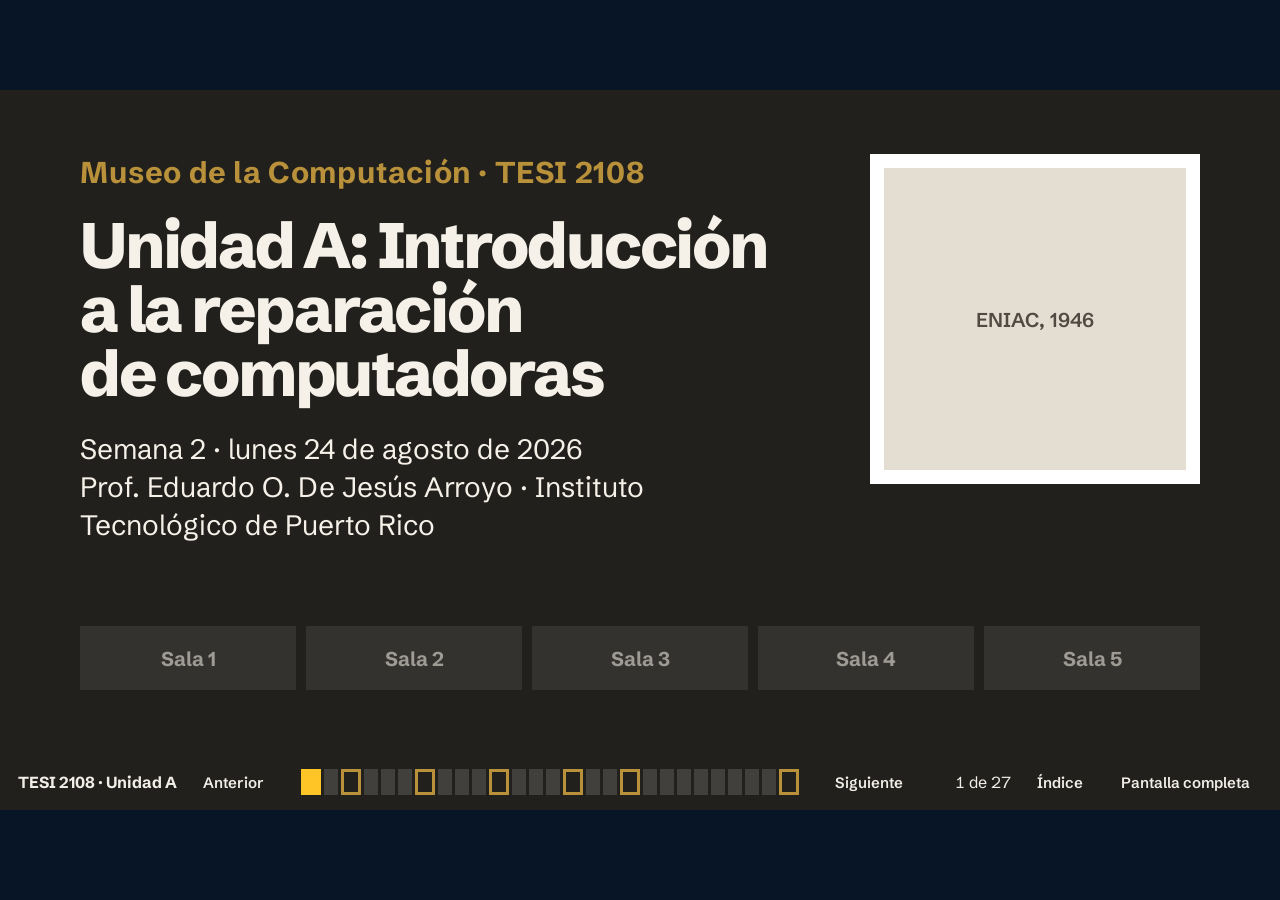
==== unidadA.html @ c3e04838 "Unidad A interactiva (museo de la computación), portada del curso y motor común Co-Authored-By: Clau" ====
<!doctype html>
<html lang="es">
<head>
<meta charset="utf-8">
<meta name="viewport" content="width=device-width,initial-scale=1">
<title>Unidad A: Introducción · TESI 2108</title>
<meta name="description" content="TESI 2108 Reparación de Computadoras. Unidad A: introducción a la reparación de computadoras, recorrida como un museo de la computación.">
<link rel="preload" href="assets/fonts/schibsted-grotesk-latin-800-normal.woff2" as="font" type="font/woff2" crossorigin>
<link rel="stylesheet" href="assets/deck.css">
<style>
/* Tema de la Unidad A: el Museo de la Computación. Paredes de galería, fichas de exhibición y salas. */
:root{--ground:#F1EEE7;--tone:#E4DED2;--tone2:#D5CCBA;--ink:#1D1C1A;--soft:#4F4A42;--accent:#0E2A47;--accent-ink:#fff;--field:#22201D;--field-ink:#F5F1E8;--hi:#FFC425;--brass:#B8913A}
#bar{background:#22201D}
#map button.ch{background:transparent;box-shadow:inset 0 0 0 3px var(--brass)}
#map button.ch.seen{background:var(--brass)}
#map button.cur,#map button.ch.cur{background:var(--hi);box-shadow:none}

/* salas (capítulos) */
.sala{position:absolute;inset:0;padding:64px 80px;display:flex;flex-direction:column}
.sala .no{font-size:30px;font-weight:700;color:var(--brass);letter-spacing:.02em}
.sala .ch-title{font-size:92px;line-height:.98;letter-spacing:-.035em;font-weight:800;max-width:860px;margin-top:18px}
.sala .what{font-size:28px;line-height:1.35;max-width:760px;margin-top:26px;opacity:.85}
.sala .plano{margin-top:auto;display:flex;gap:10px}
.sala .plano span{flex:1;height:64px;background:rgba(255,255,255,.08);display:flex;align-items:center;justify-content:center;font-size:20px;font-weight:700;color:rgba(245,241,232,.55)}
.sala .plano span.on{background:var(--brass);color:#1D1C1A}
.sala .obra{position:absolute;right:80px;top:64px;width:330px;height:330px;background:#fff;padding:14px}
.sala .obra img{width:100%;height:100%;object-fit:cover;display:block}
.sala.has-obra .ch-title{max-width:720px;font-size:80px}
.sala.has-obra .what{max-width:700px}

/* fichas de exhibición */
.ficha{background:#fff;padding:22px 26px}
.ficha .yr{font-size:20px;font-weight:700;color:var(--brass)}
.ficha h3{margin-top:4px}
.ficha p{font-size:21px;line-height:1.4;margin-top:8px;color:var(--soft)}
.grid4{display:grid;grid-template-columns:1fr 1fr;gap:20px}
.grid3{display:grid;grid-template-columns:repeat(3,1fr);gap:20px}

/* fotos */
figure.foto{margin:0;background:#fff;padding:12px;display:flex;flex-direction:column}
figure.foto .ph{flex:1;min-height:0;position:relative;background:var(--tone);overflow:hidden}
figure.foto img{position:absolute;inset:0;width:100%;height:100%;object-fit:cover}
figure.foto.contain img{object-fit:contain;background:#fff}
figure.foto figcaption{font-size:15px;line-height:1.3;margin-top:8px;color:var(--soft)}
figure.foto figcaption a{color:var(--soft)}
figure.foto .ph .alt{position:absolute;inset:0;display:none;align-items:center;justify-content:center;text-align:center;padding:16px;font-size:20px;font-weight:600;color:var(--soft)}
figure.foto.nofoto .ph .alt{display:flex}

/* línea de tiempo */
.tl{display:flex;gap:8px;margin-top:22px}
.tl button{flex:1;padding:14px 8px;font-size:22px;font-weight:800;background:var(--tone)}
.tl button[aria-pressed=true]{background:var(--ink);color:var(--ground)}
.tl-view{display:grid;grid-template-columns:420px 1fr;gap:32px;margin-top:22px;height:352px}
.tl-view .ficha{display:flex;flex-direction:column;justify-content:center}
.tl-view .ficha .big{font-size:76px;font-weight:800;letter-spacing:-.03em;line-height:1}
.tl-view .ficha h3{font-size:34px;margin-top:10px}
.tl-view .ficha p{font-size:23px}

/* Moore */
.moore{display:grid;grid-template-columns:1fr 340px;gap:32px;margin-top:22px}
.mchart{position:relative;height:430px;background:#fff;padding:20px 20px 60px 64px}
.mchart .ax{position:absolute;left:8px;font-size:15px;color:var(--soft)}
.mchart .gl{position:absolute;left:64px;right:20px;height:2px;background:var(--tone)}
.mchart .bars{position:absolute;left:64px;right:20px;top:20px;bottom:60px;display:flex;align-items:flex-end;gap:14px}
.mchart .b{flex:1;background:var(--accent);position:relative;transition:height .8s var(--ease-expo)}
.mchart .b.you{background:var(--brass)}
.mchart .b span{position:absolute;top:100%;margin-top:6px;left:50%;transform:translateX(-50%);font-size:15px;line-height:1.15;text-align:center;white-space:nowrap;color:var(--soft)}
.stat{background:var(--field);color:var(--field-ink);padding:22px 26px}
.stat .v{font-size:52px;font-weight:800;letter-spacing:-.03em;line-height:1.05;color:var(--hi)}
.stat .l{font-size:20px;margin-top:6px}

/* clasificadores */
.chips{display:flex;flex-wrap:wrap;gap:12px}
.chip{font:600 22px var(--sans);padding:14px 20px;background:#fff;color:var(--ink)}
.chip.sel{background:var(--ink);color:var(--ground)}
.chip.ok{background:#2E9E6B;color:#fff}
.chip.bad{background:#C0392B;color:#fff}
.bins{display:grid;gap:14px;margin-top:22px}
.bin{background:var(--tone);padding:16px 18px;min-height:150px}
.bin h3{font-size:24px}
.bin .in{display:flex;flex-wrap:wrap;gap:8px;margin-top:10px}
.bin .in span{font-size:18px;font-weight:600;background:#fff;padding:6px 10px}
.bin button{width:100%;margin-top:10px}
.msg{background:#fff;padding:14px 18px;font-size:21px;min-height:56px;margin-top:16px}

/* von Neumann */
.vn{position:relative;height:420px;margin-top:20px}
.vn .blk{position:absolute;background:#fff;padding:14px 18px;font-size:20px;transition:background .35s,color .35s}
.vn .blk b{display:block;font-size:26px}
.vn .blk.lit{background:var(--hi)}
.vn .bus{position:absolute;left:0;right:0;bottom:0;height:64px;background:var(--field);color:var(--field-ink);display:flex;align-items:center;justify-content:center;font-size:21px;font-weight:600}
.vn .pk{position:absolute;width:150px;height:44px;background:var(--brass);color:#1D1C1A;font:700 18px var(--mono);display:flex;align-items:center;justify-content:center;transition:left .7s var(--ease-in-out),top .7s var(--ease-in-out),opacity .3s}

/* bytes */
.calc{display:grid;grid-template-columns:1fr 1fr;gap:28px;margin-top:22px}
.calc .row input{font:700 40px var(--sans);width:180px;padding:10px 14px;border:0;background:#fff}
.calc .out{font-size:24px;line-height:1.5}
.calc .out b{font-size:36px;font-weight:800;letter-spacing:-.02em;display:block}

/* ciclo EPAS */
.epas{display:grid;grid-template-columns:repeat(4,1fr);gap:14px;margin-top:20px}

/* componentes */
.comp{display:grid;grid-template-columns:repeat(3,1fr);grid-template-rows:228px 228px;gap:16px;margin-top:18px}
.comp figure.foto{cursor:pointer;position:relative}
.comp .info{position:absolute;inset:12px 12px 36px 12px;background:#1D1C1A;color:#F5F1E8;padding:16px;font-size:19px;line-height:1.35;display:none}
.comp .info b{display:block;font-size:22px;color:var(--hi);margin-bottom:4px}
.comp figure.open .info{display:block}

/* Ohm */
.ohm{display:grid;grid-template-columns:1fr 1fr;gap:32px;margin-top:22px}
.ohm label{font-size:22px;font-weight:600;display:flex;justify-content:space-between}
.ohm input[type=range]{width:100%;height:36px;accent-color:var(--accent)}
.ohm .res{display:grid;grid-template-columns:1fr 1fr;gap:14px}
.wave{background:#fff;padding:16px}
.wave svg{display:block;width:100%;height:150px}
@media (prefers-reduced-motion:no-preference){.on .wave .ac{animation:slide 2.4s linear infinite}}
@keyframes slide{to{transform:translateX(-120px)}}

/* ejercicio final */
.quiz{margin-top:16px}
.quiz .q{font-size:30px;font-weight:700;line-height:1.2;min-height:76px}
.quiz .ops{display:grid;grid-template-columns:1fr 1fr;gap:12px;margin-top:16px}
.quiz .ops button{text-align:left;font-size:22px;padding:16px 18px;background:#fff}
.quiz .ops button.ok{background:#2E9E6B;color:#fff}
.quiz .ops button.bad{background:#C0392B;color:#fff}
.quiz .why{font-size:21px;margin-top:14px;min-height:62px;background:var(--tone);padding:12px 16px}
.quiz .foot{display:flex;justify-content:space-between;align-items:center;margin-top:14px;font-size:21px;font-weight:600}
.dots{display:flex;gap:6px}.dots i{width:22px;height:10px;background:var(--tone2)}.dots i.ok{background:#2E9E6B}.dots i.bad{background:#C0392B}.dots i.cur{background:var(--ink)}

.tools .ficha{padding:14px 20px}.tools .ficha p{font-size:19px;margin-top:4px}
.discrow{position:absolute;left:72px;right:72px;bottom:40px}
.field-hi .q{font-size:60px;line-height:1.05;letter-spacing:-.03em;font-weight:800;max-width:1100px}
.cred-list{columns:2;column-gap:40px;font-size:17px;line-height:1.45;margin-top:16px;padding-left:22px}
.cred-list a{color:var(--ink)}
</style>
</head>
<body>
<div id="viewport"><div id="stage" data-name="TESI 2108 · Unidad A">

<!-- 1 portada -->
<section class="slide chapter" data-title="Portada">
  <div class="sala has-obra">
    <div class="no" data-a>Museo de la Computación · TESI 2108</div>
    <h1 class="mask" style="margin-top:22px;max-width:740px;font-size:64px;line-height:1"><span>Unidad A: Introducción a la reparación de computadoras</span></h1>
    <p class="what" data-a>Semana 2 · lunes 24 de agosto de 2026<br>Prof. Eduardo O. De Jesús Arroyo · Instituto Tecnológico de Puerto Rico</p>
    <div class="plano" data-a><span>Sala 1</span><span>Sala 2</span><span>Sala 3</span><span>Sala 4</span><span>Sala 5</span></div>
    <figure class="obra foto" data-a style="padding:14px"><div class="ph"><img data-cm="Classic_shot_of_the_ENIAC.jpg" data-w="700" alt="La computadora ENIAC en 1946, ocupando un salón entero"><div class="alt">ENIAC, 1946</div></div></figure>
  </div>
</section>

<!-- 2 recorrido -->
<section class="slide" data-title="El recorrido de hoy">
  <h2 class="mask"><span>El recorrido de hoy: cinco salas</span></h2>
  <p class="lead sub" data-a>Toca una sala para ir directo. Al final de cada una podrás describir, resumir, reconocer y aplicar.</p>
  <div class="grid3 gap" data-a style="grid-template-columns:repeat(5,1fr);gap:14px">
    <button class="ficha" data-goto="sala1" style="text-align:left;height:250px"><span class="yr">Sala 1</span><h3>El curso y la profesión</h3><p>Qué hace un técnico</p></button>
    <button class="ficha" data-goto="sala2" style="text-align:left;height:250px"><span class="yr">Sala 2</span><h3>Historia y evolución</h3><p>De tubos al vacío a multinúcleo</p></button>
    <button class="ficha" data-goto="sala3" style="text-align:left;height:250px"><span class="yr">Sala 3</span><h3>Hardware, software y arquitectura</h3><p>Lo físico y lo lógico</p></button>
    <button class="ficha" data-goto="sala4" style="text-align:left;height:250px"><span class="yr">Sala 4</span><h3>Procesamiento y componentes</h3><p>Entrada a salida</p></button>
    <button class="ficha" data-goto="sala5" style="text-align:left;height:250px"><span class="yr">Sala 5</span><h3>Electricidad y seguridad</h3><p>Trabajar sin dañar nada</p></button>
  </div>
  <p class="small gap" data-a>Al final: un ejercicio corto de seis preguntas para comprobar lo aprendido.</p>
</section>

<!-- SALA 1 -->
<section class="slide chapter" data-title="Sala 1: El curso y la profesión" id="sala1">
  <div class="sala">
    <div class="no" data-a>Sala 1</div>
    <h2 class="ch-title mask"><span>El curso y la profesión</span></h2>
    <p class="what" data-a>Para qué sirve este curso, qué hace un técnico de reparación y cómo la tecnología de la información cambia su trabajo.</p>
    <div class="plano" data-a><span class="on">Sala 1</span><span>Sala 2</span><span>Sala 3</span><span>Sala 4</span><span>Sala 5</span></div>
  </div>
</section>

<section class="slide" data-title="¿Qué hace un técnico?">
  <h2 class="mask"><span>¿Qué hace un técnico de reparación?</span></h2>
  <div class="grid4 gap">
    <div class="ficha" data-a><span class="yr">01</span><h3>Diagnostica</h3><p>Encuentra la causa real de la falla con un método ordenado, no adivinando.</p></div>
    <div class="ficha" data-a><span class="yr">02</span><h3>Repara y ensambla</h3><p>Reemplaza, instala y configura componentes y programas.</p></div>
    <div class="ficha" data-a><span class="yr">03</span><h3>Mantiene</h3><p>Previene fallas con limpieza, actualizaciones y respaldos.</p></div>
    <div class="ficha" data-a><span class="yr">04</span><h3>Documenta y sirve</h3><p>Anota lo que hizo y se lo explica al cliente con claridad.</p></div>
  </div>
  <p class="small sub">El curso también prepara para la certificación CompTIA A+ (Core 1).</p>
</section>

<section class="slide" data-title="La TI hoy">
  <h2 class="mask"><span>La tecnología de la información cambia el taller</span></h2>
  <div class="grid3 gap">
    <div class="ficha" data-a><span class="yr">Nube y trabajo remoto</span><h3>Todo está conectado</h3><p>Archivos y servicios en línea; el técnico da soporte a distancia y la conexión a Internet es crítica.</p></div>
    <div class="ficha" data-a><span class="yr">Ciberseguridad</span><h3>Cada equipo es una puerta</h3><p>Actualizaciones, antivirus y protección de los datos del cliente son parte de cada reparación.</p></div>
    <div class="ficha" data-a><span class="yr">Ambiente y ética</span><h3>Responsabilidad</h3><p>Reciclaje de equipos y baterías, eliminación segura de datos y respeto a la privacidad.</p></div>
  </div>
  <div class="tone gap" data-a style="font-size:24px">En Puerto Rico, después de cada huracán aumenta la demanda de respaldos, baterías UPS y protección contra variaciones de voltaje.</div>
</section>

<section class="slide field-hi" data-title="Conversemos: su experiencia">
  <p class="small" style="color:var(--ink);font-size:24px;font-weight:700">Conversemos</p>
  <p class="q sub">¿Qué equipo ha intentado reparar alguna vez? ¿Qué falló y cómo lo resolvió?</p>
  <div class="discrow"><div class="timer" data-timer="180"></div></div>
</section>

<!-- SALA 2 -->
<section class="slide chapter" data-title="Sala 2: Historia y evolución" id="sala2">
  <div class="sala has-obra">
    <div class="no" data-a>Sala 2</div>
    <h2 class="ch-title mask"><span>Historia y evolución</span></h2>
    <p class="what" data-a>No se trata de memorizar fechas, sino de entender por qué los equipos son cada vez más pequeños, rápidos y baratos.</p>
    <div class="plano" data-a><span>Sala 1</span><span class="on">Sala 2</span><span>Sala 3</span><span>Sala 4</span><span>Sala 5</span></div>
    <figure class="obra foto" data-a><div class="ph"><img data-cm="Replica-of-first-transistor.jpg" data-w="700" alt="Réplica del primer transistor, Bell Labs 1947"><div class="alt">Primer transistor, 1947</div></div></figure>
  </div>
</section>

<section class="slide" data-title="Hitos de la computación">
  <h2 class="mask"><span>Hitos de la computación</span></h2>
  <div class="tl" id="tl" data-a></div>
  <div class="tl-view" data-a>
    <figure class="foto" id="tl-fig"><div class="ph"><img id="tl-img" alt=""><div class="alt" id="tl-alt"></div></div><figcaption id="tl-cap"></figcaption></figure>
    <div class="ficha"><div class="big" id="tl-yr"></div><h3 id="tl-h"></h3><p id="tl-p"></p></div>
  </div>
</section>

<section class="slide" data-title="Generaciones de computadoras">
  <h2 class="mask"><span>Cinco generaciones de computadoras</span></h2>
  <div data-tabs="g1" class="gap" data-a>
    <div class="row"><button data-tab="g1">1.ª · 1940–1956</button><button data-tab="g2">2.ª · 1956–1963</button><button data-tab="g3">3.ª · 1964–1971</button><button data-tab="g4">4.ª · 1971–hoy</button><button data-tab="g5">5.ª · en desarrollo</button></div>
    <div class="ficha" data-panel="g1" style="margin-top:20px;min-height:250px"><span class="yr">Tecnología base</span><h3 style="font-size:40px">Tubos al vacío</h3><p style="font-size:25px">Enormes, consumían mucha energía y producían mucho calor. Un tubo quemado detenía la máquina. Ejemplo: ENIAC.</p></div>
    <div class="ficha" data-panel="g2" style="margin-top:20px;min-height:250px"><span class="yr">Tecnología base</span><h3 style="font-size:40px">Transistores</h3><p style="font-size:25px">Más pequeñas, rápidas y confiables. Aparecen los primeros lenguajes de alto nivel como COBOL y FORTRAN.</p></div>
    <div class="ficha" data-panel="g3" style="margin-top:20px;min-height:250px"><span class="yr">Tecnología base</span><h3 style="font-size:40px">Circuitos integrados</h3><p style="font-size:25px">Muchos transistores en un solo chip. Llegan el teclado, el monitor y los sistemas operativos.</p></div>
    <div class="ficha" data-panel="g4" style="margin-top:20px;min-height:250px"><span class="yr">Tecnología base</span><h3 style="font-size:40px">Microprocesadores</h3><p style="font-size:25px">Toda la CPU en un chip. Nacen la computadora personal, la laptop y el teléfono inteligente.</p></div>
    <div class="ficha" data-panel="g5" style="margin-top:20px;min-height:250px"><span class="yr">Tecnología base</span><h3 style="font-size:40px">Procesamiento paralelo e inteligencia artificial</h3><p style="font-size:25px">Máquinas que aprenden de los datos. Las fechas de cada generación varían según el autor.</p></div>
  </div>
</section>

<section class="slide" data-title="La Ley de Moore">
  <h2 class="mask"><span>La Ley de Moore: el doble cada dos años</span></h2>
  <div class="moore">
    <div class="mchart" id="mchart" data-a></div>
    <div data-a>
      <div class="stat"><div class="v" id="m-n">2,300</div><div class="l" id="m-y">transistores en 1971</div></div>
      <div class="row" style="margin-top:14px"><button class="go" id="m-go">+2 años: duplicar</button><button id="m-rs">Reiniciar</button></div>
      <p class="small" id="m-msg" style="margin-top:14px">Empieza con el Intel 4004. Cada clic duplica los transistores, como predijo Gordon Moore.</p>
    </div>
  </div>
</section>

<!-- SALA 3 -->
<section class="slide chapter" data-title="Sala 3: Hardware, software y arquitectura" id="sala3">
  <div class="sala">
    <div class="no" data-a>Sala 3</div>
    <h2 class="ch-title mask"><span>Hardware, software y arquitectura</span></h2>
    <p class="what" data-a>Lo que se toca, lo que son instrucciones y cómo se organiza todo por dentro.</p>
    <div class="plano" data-a><span>Sala 1</span><span>Sala 2</span><span class="on">Sala 3</span><span>Sala 4</span><span>Sala 5</span></div>
  </div>
</section>

<section class="slide" data-title="Clasifica: hardware, software o firmware">
  <h2 class="mask"><span>¿Hardware, software o firmware?</span></h2>
  <p class="body sub" data-a>Toca un elemento y luego la categoría donde va.</p>
  <div class="chips gap" id="hs-chips" data-a style="margin-top:18px"></div>
  <div class="bins" data-a style="grid-template-columns:repeat(3,1fr)">
    <div class="bin" data-bin="h"><h3>Hardware</h3><p class="small">Se puede tocar</p><div class="in"></div></div>
    <div class="bin" data-bin="s"><h3>Software</h3><p class="small">Instrucciones que se instalan</p><div class="in"></div></div>
    <div class="bin" data-bin="f"><h3>Firmware</h3><p class="small">Software grabado en un chip</p><div class="in"></div></div>
  </div>
  <div class="msg" id="hs-msg">Regla práctica: si se puede tocar, es hardware.</div>
</section>

<section class="slide" data-title="Arquitectura de von Neumann">
  <h2 class="mask"><span>Arquitectura de von Neumann</span></h2>
  <div class="cols" style="grid-template-columns:1fr 330px;gap:28px">
    <div class="vn" id="vn" data-a>
      <div class="blk" data-vn="cpu" style="left:0;top:0;width:430px;height:300px;background:var(--field);color:var(--field-ink)"><b style="color:var(--hi)">CPU</b>
        <div class="blk" data-vn="uc" style="position:static;margin-top:12px;color:var(--ink)">Unidad de control</div>
        <div class="blk" data-vn="alu" style="position:static;margin-top:10px;color:var(--ink)">ALU: cálculos y comparaciones</div>
        <div class="blk" data-vn="reg" style="position:static;margin-top:10px;color:var(--ink)">Registros</div>
      </div>
      <div class="blk" data-vn="ram" style="right:0;top:0;width:300px;height:140px"><b>Memoria (RAM)</b>Programas y datos juntos</div>
      <div class="blk" data-vn="io" style="right:0;top:160px;width:300px;height:140px"><b>Entrada y salida</b>Teclado, pantalla, discos</div>
      <div class="bus">Bus del sistema: datos · direcciones · control</div>
      <div class="pk" id="vn-pk" style="left:520px;top:48px;opacity:0">SUMA A,B</div>
    </div>
    <div data-a>
      <div class="ficha" style="min-height:250px"><span class="yr" id="vn-n">Paso 0 de 4</span><h3 id="vn-h">El ciclo de instrucción</h3><p id="vn-p">La CPU repite millones de veces por segundo: buscar, decodificar, ejecutar y guardar.</p></div>
      <div class="row" style="margin-top:14px"><button class="go" id="vn-go">Siguiente paso</button><button id="vn-rs">Reiniciar</button></div>
    </div>
  </div>
</section>

<section class="slide" data-title="Bits, bytes y capacidad">
  <h2 class="mask"><span>¿Por qué 1 TB se ve como 931 GB?</span></h2>
  <div class="calc">
    <div data-a>
      <table class="t"><tr><th>Unidad</th><th>Equivale a</th></tr>
        <tr><td>Bit</td><td>0 o 1</td></tr><tr><td>Byte</td><td>8 bits: una letra</td></tr>
        <tr><td>Kilobyte (KB)</td><td>1,000 bytes</td></tr><tr><td>Megabyte (MB)</td><td>1,000 KB</td></tr>
        <tr><td>Gigabyte (GB)</td><td>1,000 MB</td></tr><tr><td>Terabyte (TB)</td><td>1,000 GB</td></tr></table>
    </div>
    <div data-a>
      <div class="ficha">
        <h3>Escribe la capacidad del disco</h3>
        <div class="row" style="margin-top:12px"><input id="tb" type="number" min="0.1" step="0.5" value="1" aria-label="Capacidad en terabytes"><span style="font-size:32px;font-weight:700">TB</span></div>
        <div class="out" style="margin-top:16px"><span>El fabricante cuenta en múltiplos de 1,000:</span><b id="tb-b">1,000,000,000,000 bytes</b><span>Windows divide entre 1,024 tres veces y muestra:</span><b id="tb-w" style="color:var(--brass)">931 GB</b></div>
      </div>
    </div>
  </div>
</section>

<!-- SALA 4 -->
<section class="slide chapter" data-title="Sala 4: Procesamiento y componentes" id="sala4">
  <div class="sala has-obra">
    <div class="no" data-a>Sala 4</div>
    <h2 class="ch-title mask"><span>Procesamiento y componentes</span></h2>
    <p class="what" data-a>El ciclo entrada, procesamiento, almacenamiento y salida, y las piezas que lo hacen posible.</p>
    <div class="plano" data-a><span>Sala 1</span><span>Sala 2</span><span>Sala 3</span><span class="on">Sala 4</span><span>Sala 5</span></div>
    <figure class="obra foto" data-a><div class="ph"><img data-cm="Atx_computer_motherboard_with_cpu_and_fan.jpg" data-w="700" alt="Tarjeta madre ATX con su procesador y ventilador"><div class="alt">Tarjeta madre ATX</div></div></figure>
  </div>
</section>

<section class="slide" data-title="Ciclo de procesamiento">
  <h2 class="mask"><span>El ciclo de procesamiento de datos</span></h2>
  <p class="body sub" data-a>Toca un dispositivo y luego la etapa del ciclo donde participa.</p>
  <div class="chips" id="ep-chips" data-a style="margin-top:16px"></div>
  <div class="epas bins" data-a>
    <div class="bin" data-bin="e"><h3>1 · Entrada</h3><div class="in"></div></div>
    <div class="bin" data-bin="p"><h3>2 · Procesamiento</h3><div class="in"></div></div>
    <div class="bin" data-bin="a"><h3>3 · Almacenamiento</h3><div class="in"></div></div>
    <div class="bin" data-bin="s"><h3>4 · Salida</h3><div class="in"></div></div>
  </div>
  <div class="msg" id="ep-msg">Ejemplo: escribes un mensaje (entrada), la CPU lo procesa, se guarda y aparece en pantalla (salida).</div>
</section>

<section class="slide" data-title="Componentes esenciales">
  <h2 class="mask"><span>Componentes esenciales: toca cada pieza</span></h2>
  <div class="comp" data-a>
    <figure class="foto"><div class="ph"><img data-cm="Atx_computer_motherboard_with_cpu_and_fan.jpg" data-w="600" alt="Tarjeta madre"><div class="alt">Tarjeta madre</div></div><figcaption>Tarjeta madre</figcaption><div class="info"><b>Tarjeta madre</b>Conecta todos los componentes y los comunica entre sí. Unidad B.</div></figure>
    <figure class="foto"><div class="ph"><img data-cm="Intel_CPU_Core_i7_12700K_Alder_Lake_top.jpg" data-w="600" alt="Procesador Intel Core i7"><div class="alt">Procesador (CPU)</div></div><figcaption>Procesador (CPU)</figcaption><div class="info"><b>CPU</b>Ejecuta las instrucciones de los programas. Unidad D.</div></figure>
    <figure class="foto"><div class="ph"><img data-cm="RAM_Module_(SDRAM-DDR4).jpg" data-w="600" alt="Módulo de memoria DDR4"><div class="alt">Memoria RAM</div></div><figcaption>Memoria RAM</figcaption><div class="info"><b>Memoria RAM</b>Memoria de trabajo; se borra al apagar el equipo. Unidad E.</div></figure>
    <figure class="foto"><div class="ph"><img data-cm="ATX_Computer_power_supply_unit.jpg" data-w="600" alt="Fuente de poder ATX"><div class="alt">Fuente de poder</div></div><figcaption>Fuente de poder</figcaption><div class="info"><b>Fuente de poder</b>Convierte la corriente alterna de la pared en corriente directa. Unidad C.</div></figure>
    <figure class="foto"><div class="ph"><img data-cm="Hard_disk_platters_and_head.jpg" data-w="600" alt="Disco duro abierto con platos y cabezal"><div class="alt">Disco duro (HDD)</div></div><figcaption>Disco duro (HDD)</figcaption><div class="info"><b>Disco duro</b>Guarda datos en platos magnéticos que giran. Unidad F.</div></figure>
    <figure class="foto"><div class="ph"><img data-cm="Samsung_980_PRO_PCIe_4.0_NVMe_SSD_1TB-top_PNr°0915.jpg" data-w="600" alt="Unidad de estado sólido M.2 NVMe"><div class="alt">Unidad de estado sólido (SSD)</div></div><figcaption>Unidad de estado sólido (SSD)</figcaption><div class="info"><b>SSD</b>Guarda datos en chips de memoria flash; sin partes móviles. Unidad F.</div></figure>
  </div>
</section>

<!-- SALA 5 -->
<section class="slide chapter" data-title="Sala 5: Electricidad y seguridad" id="sala5">
  <div class="sala has-obra">
    <div class="no" data-a>Sala 5</div>
    <h2 class="ch-title mask"><span>Electricidad y seguridad</span></h2>
    <p class="what" data-a>Voltaje, corriente, resistencia y potencia; la descarga electrostática y las reglas para trabajar sin riesgo.</p>
    <div class="plano" data-a><span>Sala 1</span><span>Sala 2</span><span>Sala 3</span><span>Sala 4</span><span class="on">Sala 5</span></div>
    <figure class="obra foto" data-a><div class="ph"><img data-cm="Digitalmultimeter.jpg" data-w="700" alt="Multímetro digital"><div class="alt">Multímetro digital</div></div></figure>
  </div>
</section>

<section class="slide" data-title="Voltaje, corriente, resistencia y potencia">
  <h2 class="mask"><span>Mueve los controles: la ley de Ohm</span></h2>
  <div class="ohm">
    <div data-a>
      <label for="ov">Voltaje (V) <b id="ov-v">12 V</b></label><input type="range" id="ov" min="1" max="24" step="0.5" value="12">
      <label for="or" style="margin-top:20px">Resistencia (R) <b id="or-v">4 Ω</b></label><input type="range" id="or" min="1" max="48" step="1" value="4">
      <p class="small" style="margin-top:22px">Analogía del agua: el voltaje es la presión, la corriente es el caudal y la resistencia es lo estrecho del tubo.</p>
    </div>
    <div data-a>
      <div class="res">
        <div class="stat"><div class="v" id="oi">3.0 A</div><div class="l">Corriente: I = V ÷ R</div></div>
        <div class="stat"><div class="v" id="op">36 W</div><div class="l">Potencia: P = V × I</div></div>
      </div>
      <div class="ficha" style="margin-top:16px"><h3>Unidades</h3><p>Voltio (V) · Amperio (A) · Ohmio (Ω) · Vatio (W)</p></div>
    </div>
  </div>
</section>

<section class="slide" data-title="Corriente alterna y directa">
  <h2 class="mask"><span>Corriente alterna y corriente directa</span></h2>
  <div class="cols gap">
    <div data-a>
      <div class="wave"><svg viewBox="0 0 480 150" aria-label="Onda alterna"><line x1="0" y1="75" x2="480" y2="75" stroke="#D5CCBA" stroke-width="2"/><g class="ac"><path d="M0 75 Q30 5 60 75 T120 75 T180 75 T240 75 T300 75 T360 75 T420 75 T480 75 T540 75 T600 75" fill="none" stroke="#B8913A" stroke-width="6"/></g></svg></div>
      <h3 style="margin-top:16px">Alterna (AC): la toma de pared</h3>
      <p class="body">Cambia de dirección 60 veces por segundo. En Puerto Rico: unos 120 V a 60 Hz. Peligrosa.</p>
    </div>
    <div data-a>
      <div class="wave"><svg viewBox="0 0 480 150" aria-label="Línea directa"><line x1="0" y1="75" x2="480" y2="75" stroke="#D5CCBA" stroke-width="2"/><line x1="0" y1="40" x2="480" y2="40" stroke="#0E2A47" stroke-width="6"/></svg></div>
      <h3 style="margin-top:16px">Directa (DC): los componentes</h3>
      <p class="body">Fluye en una sola dirección. La fuente de poder entrega 12 V, 5 V y 3.3 V a los componentes.</p>
    </div>
  </div>
</section>

<section class="slide" data-title="Descarga electrostática (ESD)">
  <h2 class="mask"><span>La descarga electrostática (ESD)</span></h2>
  <div class="cols" style="grid-template-columns:400px 1fr;gap:32px;margin-top:22px">
    <figure class="foto" data-a style="height:440px"><div class="ph"><img data-cm="Antistatic_wrist_strap.jpg" data-w="600" alt="Pulsera antiestática con su cable y pinza"><div class="alt">Pulsera antiestática</div></div><figcaption>Pulsera antiestática: se conecta al chasis o a una alfombra con conexión a tierra.</figcaption></figure>
    <div>
      <div class="stat" data-a><div class="v">≈ 3,000 V</div><div class="l">Es lo mínimo que una persona siente. Los componentes se dañan con mucho menos, y el daño puede aparecer semanas después.</div></div>
      <div class="grid4" style="margin-top:18px" data-a>
        <div class="ficha"><h3>Pulsera</h3><p>Conectada al chasis.</p></div>
        <div class="ficha"><h3>Toca el chasis</h3><p>Antes de tocar piezas.</p></div>
        <div class="ficha"><h3>Bolsas antiestáticas</h3><p>Las piezas van dentro, nunca encima.</p></div>
        <div class="ficha"><h3>Ambiente</h3><p>Evita aire seco, alfombras y lana.</p></div>
      </div>
    </div>
  </div>
</section>

<section class="slide" data-title="¿Seguro o peligroso?">
  <h2 class="mask"><span>¿Seguro o peligroso? Decide</span></h2>
  <div class="quiz" id="sf" data-a>
    <div class="q" id="sf-q"></div>
    <div class="ops" style="grid-template-columns:1fr 1fr"><button data-sf="1">Seguro</button><button data-sf="0">Peligroso</button></div>
    <div class="why" id="sf-why">Seis situaciones del laboratorio. Decide antes de que se revele la respuesta.</div>
    <div class="foot"><span id="sf-n"></span><button class="go" id="sf-next">Siguiente situación</button></div>
  </div>
</section>

<section class="slide" data-title="Herramientas del técnico">
  <h2 class="mask"><span>Herramientas del técnico</span></h2>
  <div class="cols" style="grid-template-columns:1fr 360px;gap:28px;margin-top:22px">
    <div class="grid4 tools" data-a style="grid-template-columns:1fr 1fr;gap:12px">
      <div class="ficha"><h3>Destornilladores</h3><p>Phillips #1 y #2, de paleta y Torx. Sin magnetizar cerca de discos.</p></div>
      <div class="ficha"><h3>Pulsera ESD</h3><p>Protege los componentes, no a la persona.</p></div>
      <div class="ficha"><h3>Multímetro y probador</h3><p>Miden voltajes; se usan a fondo en la Unidad C.</p></div>
      <div class="ficha"><h3>Aire comprimido</h3><p>Limpia polvo. Nunca una aspiradora común: genera estática.</p></div>
      <div class="ficha"><h3>Pinzas y linterna</h3><p>Recuperan tornillos e iluminan el interior.</p></div>
      <div class="ficha"><h3>Tarjeta POST</h3><p>Muestra códigos de error al arrancar.</p></div>
    </div>
    <figure class="foto" data-a style="height:500px"><div class="ph"><img data-cm="Digitalmultimeter.jpg" data-w="500" alt="Multímetro digital"><div class="alt">Multímetro digital</div></div><figcaption>Multímetro digital</figcaption></figure>
  </div>
</section>

<section class="slide field-hi" data-title="Actividad: reconoce los componentes">
  <p class="small" style="color:var(--ink);font-size:24px;font-weight:700">Actividad en el laboratorio · grupos de tres</p>
  <p class="q sub" style="font-size:52px">Desconecta la torre, ponte la pulsera, ábrela e identifica cada componente esencial. Ubícalo en el ciclo de procesamiento.</p>
  <div class="discrow"><div class="timer" data-timer="1500"></div></div>
</section>

<!-- EJERCICIO -->
<section class="slide" data-title="Ejercicio corto">
  <h2 class="mask"><span>Ejercicio corto: seis preguntas</span></h2>
  <div class="quiz" id="qz" data-a>
    <div class="q" id="qz-q"></div>
    <div class="ops" id="qz-ops"></div>
    <div class="why" id="qz-why">Escoge una respuesta. Verás de inmediato si es correcta y por qué.</div>
    <div class="foot"><div class="dots" id="qz-dots"></div><span id="qz-score"></span><button class="go" id="qz-next">Siguiente</button></div>
  </div>
</section>

<section class="slide" data-title="Créditos y referencias">
  <h2 class="mask"><span>Créditos de las fotos y referencias</span></h2>
  <p class="small sub">Fotos de Wikimedia Commons. Cada enlace lleva a la página del archivo con su autor y licencia.</p>
  <ol class="cred-list" id="creds"></ol>
  <p class="small" style="margin-top:14px">Referencias: Meyers, M. (2025). <i>CompTIA A+ certification all-in-one exam guide</i> (11th ed.). McGraw-Hill · Docter, Q., &amp; Buhagiar, J. (2022). <i>CompTIA A+ complete study guide</i> (5th ed.). Sybex · Mueller, S. (2022). <i>Upgrading and repairing PCs</i> (22nd ed.). Que · Hennessy, J. L., &amp; Patterson, D. A. (2021). <i>Computer architecture</i> (6th ed.). Morgan Kaufmann · ITPR. (2026). Prontuario TESI 2108 (rev. mayo 2026).</p>
</section>

<section class="slide chapter" data-title="Cierre">
  <div class="sala">
    <div class="no" data-a>Fin del recorrido</div>
    <h2 class="ch-title mask"><span>Próxima sala: la tarjeta madre</span></h2>
    <p class="what" data-a>Próxima clase: lunes 31 de agosto, Unidad B. Repasa los componentes que identificaste hoy.</p>
    <div class="plano" data-a><span class="on">Sala 1</span><span class="on">Sala 2</span><span class="on">Sala 3</span><span class="on">Sala 4</span><span class="on">Sala 5</span></div>
  </div>
</section>

</div></div>
<script src="assets/deck.js"></script>
<script>
(function(){
'use strict';
var $=function(i){return document.getElementById(i)};
var CM='https://commons.wikimedia.org/wiki/';
function fp(name,w){return CM+'Special:FilePath/'+encodeURIComponent(name)+'?width='+(w||800)}

/* ---------- línea de tiempo (datos) ---------- */
var TL=[
 {y:'1946',h:'ENIAC',p:'Primera computadora electrónica de propósito general en EE. UU. Ocupaba un salón entero y usaba unos 18,000 tubos al vacío.',cm:'Classic_shot_of_the_ENIAC.jpg',alt:'La computadora ENIAC en 1946, ocupando un salón entero'},
 {y:'1947',h:'El transistor',p:'Inventado en Bell Labs. Reemplazó los tubos al vacío: más pequeño, frío y confiable.',cm:'Replica-of-first-transistor.jpg',alt:'Réplica del primer transistor, Bell Labs 1947'},
 {y:'1958',h:'El circuito integrado',p:'Muchos transistores dentro de un solo chip de silicio. Abrió el camino a las computadoras pequeñas.',cm:'Intel_4004_Chip_Layout_(29983532570).jpg',alt:'Diseño interno de un circuito integrado (Intel 4004)'},
 {y:'1971',h:'Intel 4004',p:'El primer microprocesador comercial: toda la CPU en un chip, con 2,300 transistores.',cm:'Intel_C4004.jpg',alt:'Microprocesador Intel C4004'},
 {y:'1981',h:'IBM PC 5150',p:'Definió la arquitectura de las computadoras personales «compatibles» que seguimos usando.',cm:'IBM_PC_5150.jpg',alt:'Computadora personal IBM PC 5150'},
 {y:'2007',h:'El teléfono inteligente',p:'Una computadora completa en el bolsillo, con pantalla táctil e Internet móvil.',cm:'',alt:'Teléfono inteligente'},
 {y:'Hoy',h:'Multinúcleo, SSD e IA',p:'Procesadores con decenas de núcleos y miles de millones de transistores, almacenamiento sólido e inteligencia artificial.',cm:'Intel_CPU_Core_i7_12700K_Alder_Lake_top.jpg',alt:'Procesador Intel Core i7 actual'}
];

/* ---------- fotos de Wikimedia Commons con respaldo si no cargan ---------- */
function photo(img,name,w){
  var fig=img.closest('figure');
  fig.classList.remove('nofoto');img.style.display='';
  if(!name){fig.classList.add('nofoto');img.removeAttribute('src');img.style.display='none';return}
  img.onerror=function(){fig.classList.add('nofoto');img.style.display='none'};
  img.src=fp(name,w);
}
[].forEach.call(document.querySelectorAll('img[data-cm]'),function(img){photo(img,img.getAttribute('data-cm'),img.getAttribute('data-w'))});

/* créditos */
var seen={},cl=$('creds');
function cred(n,alt){if(!n||seen[n])return;seen[n]=1;var li=document.createElement('li');li.innerHTML='<a href="'+CM+'File:'+encodeURIComponent(n)+'" target="_blank" rel="noopener">'+alt+'</a>';cl.appendChild(li)}
[].forEach.call(document.querySelectorAll('img[data-cm]'),function(img){cred(img.getAttribute('data-cm'),img.alt)});
TL.forEach(function(t){cred(t.cm,t.alt)});

/* ---------- recorrido: ir a una sala ---------- */
var slides=[].slice.call(document.querySelectorAll('.slide'));
[].forEach.call(document.querySelectorAll('[data-goto]'),function(b){b.onclick=function(){Deck.go(slides.indexOf($(b.dataset.goto)))}});

/* ---------- línea de tiempo ---------- */
var tl=$('tl');
TL.forEach(function(t,i){var b=document.createElement('button');b.textContent=t.y;b.onclick=function(){tlShow(i)};tl.appendChild(b)});
function tlShow(i){
  var t=TL[i];[].forEach.call(tl.children,function(b,j){b.setAttribute('aria-pressed',j===i)});
  $('tl-yr').textContent=t.y;$('tl-h').textContent=t.h;$('tl-p').textContent=t.p;
  $('tl-alt').textContent=t.alt;$('tl-img').alt=t.alt;photo($('tl-img'),t.cm,700);
  $('tl-cap').textContent=t.cm?'Foto: Wikimedia Commons':'';
}
tlShow(0);

/* ---------- Ley de Moore ---------- */
var REAL=[['4004',1971,2300],['8086',1978,29000],['486',1989,1200000],['Pentium 4',2000,42000000],['Core i7',2008,731000000],['Apple M1',2020,16000000000]];
var mc=$('mchart'),LO=3,HI=11;
(function(){var h='';for(var e=LO;e<=HI;e+=2){var pct=(e-LO)/(HI-LO)*100;h+='<div class="gl" style="bottom:calc(60px + '+pct+'% * (430 - 80) / 430)"></div><div class="ax" style="bottom:calc(52px + '+pct+'% * (430 - 80) / 430)">10<sup>'+e+'</sup></div>'}
 h+='<div class="bars">';REAL.forEach(function(r){h+='<div class="b" data-v="'+r[2]+'"><span>'+r[0]+'<br>'+r[1]+'</span></div>'});h+='<div class="b you" id="m-you" data-v="2300"><span id="m-yl">Predicción</span></div></div>';mc.innerHTML=h})();
function hgt(v){return Math.max(2,(Math.log10(v)-LO)/(HI-LO)*100)+'%'}
function mDraw(){[].forEach.call(mc.querySelectorAll('.b'),function(b){b.style.height=hgt(+b.dataset.v)})}
var mn=2300,my=1971;
function fmt(n){return n>=1e9?(n/1e9).toLocaleString('es-PR',{maximumFractionDigits:1})+' mil millones':n>=1e6?(n/1e6).toLocaleString('es-PR',{maximumFractionDigits:1})+' millones':Math.round(n).toLocaleString('en-US')}
function mShow(){$('m-n').textContent=fmt(mn);$('m-y').textContent='transistores en '+my+' (predicción)';$('m-you').dataset.v=mn;$('m-yl').innerHTML='Predicción<br>'+my;mDraw();
  var near=null;REAL.forEach(function(r){if(r[1]<=my)near=r});
  $('m-msg').textContent=my===1971?'Empieza con el Intel 4004. Cada clic duplica los transistores, como predijo Gordon Moore.':'Real más cercano: '+near[0]+' ('+near[1]+') con '+fmt(near[2])+'. ¡La predicción se acerca mucho!';
  $('m-go').disabled=my>=2021}
$('m-go').onclick=function(){mn*=2;my+=2;mShow()};
$('m-rs').onclick=function(){mn=2300;my=1971;mShow()};
mShow();

/* ---------- clasificadores ---------- */
function sorter(chipsId,scope,items,msgId,okMsg){
  var chips=$(chipsId),sel=null,msg=$(msgId),done=0;
  items.forEach(function(it){var c=document.createElement('button');c.className='chip';c.textContent=it[0];c.dataset.k=it[1];c.dataset.w=it[2]||'';
    c.onclick=function(){if(c.classList.contains('ok'))return;[].forEach.call(chips.children,function(x){x.classList.remove('sel','bad')});sel=c;c.classList.add('sel')};chips.appendChild(c)});
  [].forEach.call(scope.querySelectorAll('[data-bin]'),function(bin){bin.style.cursor='pointer';bin.onclick=function(){
    if(!sel){msg.textContent='Primero toca un elemento.';return}
    if(sel.dataset.k===bin.dataset.bin){var s=document.createElement('span');s.textContent=sel.textContent;bin.querySelector('.in').appendChild(s);sel.classList.remove('sel');sel.classList.add('ok');sel.disabled=true;done++;
      msg.textContent='Correcto: '+sel.textContent+'. '+sel.dataset.w;if(done===items.length)msg.textContent=okMsg}
    else{sel.classList.remove('sel');sel.classList.add('bad');msg.textContent='No va ahí. Piensa otra vez: '+sel.textContent+'.'}
    sel=null}});
}
sorter('hs-chips',$('hs-chips').closest('.slide'),[
 ['Windows 11','s','Es el sistema operativo.'],['Memoria RAM','h','Es una pieza física.'],['Controlador de impresora','s','Los controladores (drivers) son software.'],['BIOS/UEFI','f','Está grabado en un chip de la tarjeta madre.'],
 ['Teclado','h','Se puede tocar.'],['Navegador web','s','Es una aplicación.'],['SSD','h','Es una unidad física.'],['Programa interno del router','f','Es firmware del dispositivo.'],['Antivirus','s','Es una aplicación.'],['Tarjeta madre','h','Es una pieza física.']
],'hs-msg','¡Completo! Hardware se toca, software se instala y firmware vive en un chip.');
sorter('ep-chips',$('ep-chips').closest('.slide'),[
 ['Teclado','e','Lleva datos a la computadora.'],['Micrófono','e','Captura sonido.'],['Escáner','e','Digitaliza documentos.'],['CPU','p','Ejecuta las instrucciones.'],['Tarjeta de video (GPU)','p','Procesa la imagen.'],
 ['SSD','a','Guarda los datos al apagar.'],['Memoria USB','a','Guarda archivos.'],['Monitor','s','Muestra los resultados.'],['Impresora','s','Presenta los resultados en papel.'],['Bocinas','s','Presentan el sonido.']
],'ep-msg','¡Completo! Para diagnosticar, ubica primero en qué etapa del ciclo está la falla.');

/* ---------- von Neumann ---------- */
var VN=[
 {h:'1 · Buscar',p:'La unidad de control pide a la memoria la siguiente instrucción. Viaja por el bus hasta la CPU.',lit:['ram','uc'],pk:[248,52],t:'SUMA A,B'},
 {h:'2 · Decodificar',p:'La unidad de control interpreta la instrucción: hay que sumar A y B.',lit:['uc'],pk:[248,52],t:'SUMA A,B'},
 {h:'3 · Ejecutar',p:'La ALU hace el cálculo con los datos que están en los registros.',lit:['alu','reg'],pk:[248,118],t:'A + B'},
 {h:'4 · Guardar',p:'El resultado vuelve a la memoria por el bus. Y el ciclo empieza otra vez, millones de veces por segundo.',lit:['ram'],pk:[520,52],t:'RESULTADO'}
];
var vi=0,pk=$('vn-pk');
function vnDraw(){[].forEach.call(document.querySelectorAll('[data-vn]'),function(b){b.classList.toggle('lit',vi>0&&VN[vi-1].lit.indexOf(b.dataset.vn)>=0&&b.dataset.vn!=='cpu')});
  $('vn-n').textContent='Paso '+vi+' de 4';
  if(vi===0){$('vn-h').textContent='El ciclo de instrucción';$('vn-p').textContent='La CPU repite millones de veces por segundo: buscar, decodificar, ejecutar y guardar.';pk.style.opacity=0;pk.style.left='520px';pk.style.top='52px';pk.textContent='SUMA A,B'}
  else{var s=VN[vi-1];$('vn-h').textContent=s.h;$('vn-p').textContent=s.p;pk.style.opacity=1;pk.style.left=s.pk[0]+'px';pk.style.top=s.pk[1]+'px';pk.textContent=s.t}
  $('vn-go').disabled=vi>=4}
$('vn-go').onclick=function(){vi++;vnDraw()};$('vn-rs').onclick=function(){vi=0;vnDraw()};vnDraw();

/* ---------- bytes ---------- */
function tb(){var t=parseFloat($('tb').value);if(!(t>0)){$('tb-b').textContent='—';$('tb-w').textContent='—';return}
  var b=t*1e12,g=b/Math.pow(1024,3);
  $('tb-b').textContent=Math.round(b).toLocaleString('en-US')+' bytes';
  $('tb-w').textContent=g>=1000?(Math.floor(b/Math.pow(1024,4)*100)/100).toFixed(2)+' TB':Math.floor(g)+' GB'}
$('tb').oninput=tb;tb();

/* ---------- componentes ---------- */
[].forEach.call(document.querySelectorAll('.comp figure'),function(f){f.tabIndex=0;f.setAttribute('role','button');
  f.onclick=function(){f.classList.toggle('open')};f.onkeydown=function(e){if(e.key==='Enter'){e.preventDefault();f.classList.toggle('open')}}});

/* ---------- Ohm ---------- */
function ohm(){var v=+$('ov').value,r=+$('or').value,i=v/r,p=v*i;
  $('ov-v').textContent=v+' V';$('or-v').textContent=r+' Ω';
  $('oi').textContent=(i<10?i.toFixed(2):i.toFixed(1))+' A';$('op').textContent=(p<10?p.toFixed(1):Math.round(p))+' W'}
$('ov').oninput=ohm;$('or').oninput=ohm;ohm();

/* ---------- ¿seguro o peligroso? ---------- */
var SF=[
 ['Trabajar dentro de la torre con la pulsera ESD conectada al chasis.',1,'Seguro: la pulsera iguala tu carga con la del equipo.'],
 ['Abrir una fuente de poder para ver por qué no enciende.',0,'Peligroso: sus capacitores retienen carga aun desconectada. La fuente se reemplaza completa.'],
 ['Dejar un módulo de RAM encima de su bolsa antiestática.',0,'Peligroso para la pieza: va dentro de la bolsa, nunca encima.'],
 ['Limpiar el polvo con aire comprimido con el equipo desconectado.',1,'Seguro: así se limpia; nunca con una aspiradora común.'],
 ['Usar la pulsera ESD al revisar un monitor CRT abierto.',0,'Peligroso: la pulsera crea un camino a tierra por tu cuerpo ante el alto voltaje.'],
 ['Apagar un fuego eléctrico con un extintor clase C.',1,'Seguro: el clase C es para fuegos eléctricos; nunca uses agua.']
];
var si=0,sa=false;
function sfShow(){$('sf-q').textContent=SF[si][0];$('sf-n').textContent='Situación '+(si+1)+' de '+SF.length;sa=false;
  [].forEach.call(document.querySelectorAll('[data-sf]'),function(b){b.classList.remove('ok','bad');b.disabled=false});
  $('sf-why').textContent='¿Seguro o peligroso?';$('sf-next').disabled=true}
[].forEach.call(document.querySelectorAll('[data-sf]'),function(b){b.onclick=function(){if(sa)return;sa=true;
  var ok=+b.dataset.sf===SF[si][1];b.classList.add(ok?'ok':'bad');
  if(!ok)[].forEach.call(document.querySelectorAll('[data-sf]'),function(x){if(+x.dataset.sf===SF[si][1])x.classList.add('ok')});
  $('sf-why').textContent=(ok?'¡Bien! ':'No. ')+SF[si][2];$('sf-next').disabled=false;
  if(si===SF.length-1){$('sf-next').textContent='Empezar de nuevo'}}});
$('sf-next').onclick=function(){if(si===SF.length-1){si=0;$('sf-next').textContent='Siguiente situación'}else si++;sfShow()};
sfShow();

/* ---------- ejercicio corto ---------- */
var QZ=[
 ['¿Qué es el firmware?',['Un programa de oficina','Software grabado en un chip, como el BIOS/UEFI','Una pieza de la fuente de poder','Un tipo de memoria RAM'],1,'El firmware es software guardado en un chip de la tarjeta madre o de un dispositivo.'],
 ['¿En qué etapa del ciclo de procesamiento participa un SSD?',['Entrada','Procesamiento','Almacenamiento','Salida'],2,'El SSD guarda los datos aunque el equipo se apague.'],
 ['Un disco de 2 TB, ¿cuánto mostrará aproximadamente Windows?',['2,000 GB','Unos 1.8 TB','2.2 TB','1.5 TB'],1,'2,000,000,000,000 ÷ 1,024⁴ ≈ 1.82 TB. No falta espacio: son dos maneras de contar.'],
 ['¿Qué tecnología define la cuarta generación de computadoras?',['Tubos al vacío','Transistores','Circuitos integrados','Microprocesadores'],3,'Desde 1971 toda la CPU cabe en un chip: el microprocesador.'],
 ['Un riel de 12 V entrega 5 A. ¿Qué potencia suministra?',['17 W','2.4 W','60 W','7 W'],2,'P = V × I = 12 × 5 = 60 W.'],
 ['¿Para qué sirve la pulsera antiestática?',['Protege a la persona de choques eléctricos','Iguala la carga del cuerpo con el chasis para proteger los componentes','Aumenta la velocidad del equipo','Se usa al abrir fuentes de poder'],1,'Protege los componentes de la ESD; nunca se usa con alto voltaje.']
];
var qi=0,res=[],qa=false;
function qzDots(){$('qz-dots').innerHTML=QZ.map(function(q,i){return '<i class="'+(res[i]===true?'ok':res[i]===false?'bad':i===qi?'cur':'')+'"></i>'}).join('')}
function qzShow(){
  if(qi>=QZ.length){var sc=res.filter(Boolean).length;$('qz-q').textContent='Resultado: '+sc+' de '+QZ.length+' correctas';$('qz-ops').innerHTML='';
    $('qz-why').textContent=sc===QZ.length?'¡Excelente! Dominas la introducción del curso.':sc>=4?'¡Muy bien! Repasa las preguntas en rojo.':'Repasa las salas de las preguntas en rojo y vuelve a intentarlo.';
    $('qz-score').textContent='';$('qz-next').textContent='Repetir';$('qz-next').disabled=false;qzDots();return}
  var q=QZ[qi];qa=false;$('qz-q').textContent=(qi+1)+'. '+q[0];
  $('qz-ops').innerHTML=q[1].map(function(o,i){return '<button data-o="'+i+'">'+o+'</button>'}).join('');
  $('qz-why').textContent='Escoge una respuesta.';$('qz-score').textContent='Pregunta '+(qi+1)+' de '+QZ.length;
  $('qz-next').textContent=qi===QZ.length-1?'Ver resultado':'Siguiente';$('qz-next').disabled=true;qzDots();
  [].forEach.call($('qz-ops').children,function(b){b.onclick=function(){if(qa)return;qa=true;var ok=+b.dataset.o===q[2];res[qi]=ok;
    b.classList.add(ok?'ok':'bad');$('qz-ops').children[q[2]].classList.add('ok');
    $('qz-why').textContent=(ok?'Correcto. ':'Incorrecto. ')+q[3];$('qz-next').disabled=false;qzDots()}})}
$('qz-next').onclick=function(){if(qi>=QZ.length){qi=0;res=[]}else qi++;qzShow()};
qzShow();

Deck.start();
})();
</script>
</body>
</html>
---- assets/deck.css ----
/* TESI 2108 · motor común (heredado de TESI 2105) de presentaciones interactivas
   Cada unidad define su tema con variables en :root y su propio CSS. */

@font-face{font-family:"Schibsted Grotesk";src:url(fonts/schibsted-grotesk-latin-400-normal.woff2) format("woff2");font-weight:400;font-display:swap}
@font-face{font-family:"Schibsted Grotesk";src:url(fonts/schibsted-grotesk-latin-500-normal.woff2) format("woff2");font-weight:500;font-display:swap}
@font-face{font-family:"Schibsted Grotesk";src:url(fonts/schibsted-grotesk-latin-600-normal.woff2) format("woff2");font-weight:600;font-display:swap}
@font-face{font-family:"Schibsted Grotesk";src:url(fonts/schibsted-grotesk-latin-700-normal.woff2) format("woff2");font-weight:700;font-display:swap}
@font-face{font-family:"Schibsted Grotesk";src:url(fonts/schibsted-grotesk-latin-800-normal.woff2) format("woff2");font-weight:800;font-display:swap}
@font-face{font-family:"JetBrains Mono";src:url(fonts/jetbrains-mono-latin-400-normal.woff2) format("woff2");font-weight:400;font-display:swap}
@font-face{font-family:"JetBrains Mono";src:url(fonts/jetbrains-mono-latin-600-normal.woff2) format("woff2");font-weight:600;font-display:swap}

:root{
  /* defaults; each unit overrides */
  --ground:#F3F6F9; --tone:#E3EAF1; --tone2:#D3DEE9; --ink:#0E2A47; --soft:#3D5068;
  --accent:#1B75BC; --accent-ink:#fff; --field:#0E2A47; --field-ink:#F3F6F9; --hi:#FFC425;
  --code-bg:#0E2A47; --code-ink:#E6EEF6; --c-kw:#7CC4FF; --c-str:#FFC97A; --c-num:#FFE08A; --c-cmt:#8FA9C4; --ok:#5EE08A; --err:#FF8A80; --warn:#FFC266;
  --sans:"Schibsted Grotesk",Calibri,"Segoe UI",Arial,sans-serif;
  --mono:"JetBrains Mono","Courier New",monospace;
  --xl:112px; --l:54px; --m:32px; --s:25px; --xs:18px;
  --ease-out:cubic-bezier(.22,1,.36,1); --ease-expo:cubic-bezier(.16,1,.3,1);
  --ease-in-out:cubic-bezier(.76,0,.24,1); --ease-exit:cubic-bezier(.55,.055,.675,.19);
}
*{box-sizing:border-box}
html,body{margin:0;height:100%;overflow:hidden;background:#071526}
body{font-family:var(--sans);color:var(--ink);-webkit-font-smoothing:antialiased}
#viewport{position:fixed;inset:0;display:flex;align-items:center;justify-content:center}
#stage{position:relative;width:1280px;height:720px;flex:none;background:var(--ground);overflow:hidden}

/* slides */
.slide{position:absolute;inset:0 0 56px 0;padding:56px 72px 32px;display:none;background:var(--ground)}
.slide.on,.slide.leaving{display:block}
.slide.chapter{background:var(--field);color:var(--field-ink)}
.slide.field-hi{background:var(--hi);color:var(--ink)}
h1,h2,h3,p{margin:0}
h1{font-size:var(--xl);line-height:.95;letter-spacing:-.035em;font-weight:800}
h2{font-size:var(--l);line-height:1.02;letter-spacing:-.025em;font-weight:700;max-width:1060px}
h3{font-size:var(--s);font-weight:700;line-height:1.25}
.lead{font-size:var(--m);line-height:1.3;letter-spacing:-.01em;max-width:980px;font-weight:500}
.body,p{font-size:var(--s);line-height:1.45}
.small{font-size:var(--xs);line-height:1.4;color:var(--soft)}
.chapter .small{color:inherit;opacity:.8}
.sub{margin-top:18px}
.gap{margin-top:36px}
.cols{display:grid;grid-template-columns:1fr 1fr;gap:48px}
.cols-3{display:grid;grid-template-columns:repeat(3,1fr);gap:32px}
.tone{background:var(--tone);padding:24px 28px}
.tone2{background:var(--tone2);padding:24px 28px}
.chapter .tone{background:rgba(255,255,255,.08)}
b,strong{font-weight:700}
code,.code-inline{font-family:var(--mono);font-size:.9em}

/* code */
pre.code{margin:0;background:var(--code-bg);color:var(--code-ink);font:400 22px/1.6 var(--mono);padding:18px 0;white-space:pre;overflow:hidden}
pre.code .ln{display:block;padding:0 24px;transition:background .25s}
pre.code .ln.cur{background:rgba(255,196,37,.2)}
.k{color:var(--c-kw)} .s{color:var(--c-str)} .n{color:var(--c-num)} .c{color:var(--c-cmt);font-style:italic}
.term{background:#081A2E;color:var(--ok);font:500 20px/1.5 var(--mono);padding:16px 22px;white-space:pre-wrap;min-height:64px}
.term .e{color:var(--err)} .term .w{color:var(--warn)} .term .p{color:#9DB4CC}

/* controls */
button{font:600 19px var(--sans);cursor:pointer;border:0;border-radius:0;padding:12px 18px;background:var(--tone2);color:var(--ink);transition:background .18s,color .18s,transform .14s}
button:hover{background:var(--ink);color:var(--ground)}
button:active{transform:scale(.97)}
button.go{background:var(--accent);color:var(--accent-ink)}
button.go:hover{background:var(--ink)}
button[aria-pressed=true]{background:var(--ink);color:var(--ground)}
button:disabled,button:disabled:hover,button.go:disabled{opacity:.4;cursor:default;transform:none;background:var(--tone2);color:var(--ink)}
button:focus-visible,a:focus-visible,input:focus-visible{outline:4px solid var(--hi);outline-offset:2px}
.row{display:flex;gap:10px;flex-wrap:wrap;align-items:center}
input.field{font:500 22px var(--mono);padding:12px 16px;border:0;background:#fff;color:var(--ink);width:100%}
.reveal{display:none}.shown>.reveal,.shown .reveal{display:block}
table.t{border-collapse:collapse;width:100%;font-size:23px}
table.t th{text-align:left;padding:12px 16px;background:var(--ink);color:var(--ground);font-weight:600}
table.t td{padding:12px 16px;border-bottom:2px solid var(--tone2);vertical-align:top}

/* bottom bar */
#bar{position:absolute;left:0;right:0;bottom:0;height:56px;background:var(--ink);color:var(--ground);display:flex;align-items:center;gap:14px;padding:0 18px;font-size:16px;z-index:5}
#bar .name{font-weight:700;white-space:nowrap}
#bar button{font-size:15px;padding:8px 12px;background:transparent;color:var(--ground)}
#bar button:hover{background:rgba(255,255,255,.14)}
#map{flex:1;display:flex;justify-content:center;align-items:center;gap:3px;min-width:0}
#map button{padding:0;width:14px;height:26px;background:rgba(255,255,255,.14)}
#map button.seen{background:rgba(255,255,255,.42)}
#map button.cur{background:var(--hi)}
#map button.ch{width:20px}
#count{white-space:nowrap;min-width:82px;text-align:right;font-variant-numeric:tabular-nums}

/* index overlay (a real floating menu: shadow allowed) */
#index{position:absolute;inset:0 0 56px 0;background:rgba(7,21,38,.55);display:none;z-index:6}
#index.open{display:block}
#index .menu{position:absolute;right:0;top:0;bottom:0;width:520px;background:var(--ground);padding:28px 32px;overflow:auto;box-shadow:-20px 0 60px rgba(0,0,0,.35)}
#index h3{font-size:28px;margin-bottom:14px}
#index ol{margin:0;padding:0 0 0 30px;font-size:19px;line-height:1.35}
#index li{padding:3px 0}
#index li.ch{font-weight:700;margin-top:10px}
#index a{color:var(--ink);text-decoration:none}
#index a:hover,#index li.cur a{color:var(--accent);text-decoration:underline}

/* ---------- motion ---------- */
@media (prefers-reduced-motion:no-preference){
  .slide.entering{animation:s-in .62s var(--ease-expo) both;z-index:2}
  .slide.entering.back{animation-name:s-in-back}
  .slide.leaving{animation:s-out .34s var(--ease-exit) both;z-index:1}
  .slide.leaving.back{animation-name:s-out-back}
  .slide.chapter.entering,.slide.field-hi.entering{animation:wipe .72s var(--ease-in-out) both;z-index:2}
  .slide.chapter.entering.back,.slide.field-hi.entering.back{animation-name:wipe-back}
  .entering [data-a]{animation:rise .7s var(--ease-expo) both;animation-delay:calc(140ms + var(--i,0) * 80ms)}
  .chapter.entering [data-a],.field-hi.entering [data-a]{animation-delay:calc(380ms + var(--i,0) * 90ms)}
  .entering .mask>span{display:block;animation:line .8s var(--ease-expo) both;animation-delay:calc(120ms + var(--i,0) * 100ms)}
  .chapter.entering .mask>span{animation-delay:calc(330ms + var(--i,0) * 100ms)}
  .flash{animation:flash .9s var(--ease-out)}
}
@media (prefers-reduced-motion:reduce){
  .slide.entering{animation:fade .25s ease both}
  .slide.leaving{display:none}
}
.mask{display:block;overflow:hidden;padding-bottom:.08em;margin-bottom:-.08em}
.mask>span{display:block}
@keyframes s-in{from{opacity:0;transform:translateX(56px)}to{opacity:1;transform:none}}
@keyframes s-in-back{from{opacity:0;transform:translateX(-56px)}to{opacity:1;transform:none}}
@keyframes s-out{to{opacity:0;transform:translateX(-40px)}}
@keyframes s-out-back{to{opacity:0;transform:translateX(40px)}}
@keyframes wipe{from{clip-path:inset(0 100% 0 0)}to{clip-path:inset(0)}}
@keyframes wipe-back{from{clip-path:inset(0 0 0 100%)}to{clip-path:inset(0)}}
@keyframes rise{from{opacity:0;transform:translateY(24px)}to{opacity:1;transform:none}}
@keyframes line{from{transform:translateY(105%)}to{transform:none}}
@keyframes fade{from{opacity:0}to{opacity:1}}
@keyframes flash{0%{background:var(--hi);transform:scale(1.06)}100%{transform:none}}

/* temporizador de discusión */
.timer{display:flex;align-items:flex-end;gap:28px;margin-top:40px}
.timer .t-num{font-size:150px;font-weight:800;letter-spacing:-.04em;line-height:.85;min-width:330px}
.timer .row{margin-bottom:10px}
.timer.done .t-num{opacity:.4}

/* números de línea: <pre class="code nums" style="counter-reset:ln 3"> */
pre.code.nums .ln{counter-increment:ln;padding-left:64px;position:relative}
pre.code.nums .ln::before{content:counter(ln);position:absolute;left:20px;color:#6F8AA9}

/* el código se muestra tal como se escribe: sin ligaduras (>= no se convierte en ≥) */
*{font-variant-ligatures:none!important;font-feature-settings:"liga" 0,"calt" 0!important}

/* tipografía: sin palabras sueltas; el código no se parte */
h1,h2,h3,.q,.lead{text-wrap:balance}
p,li,dd{text-wrap:pretty}
code{white-space:nowrap}
.stepn{font-size:20px!important;color:var(--ink)!important}
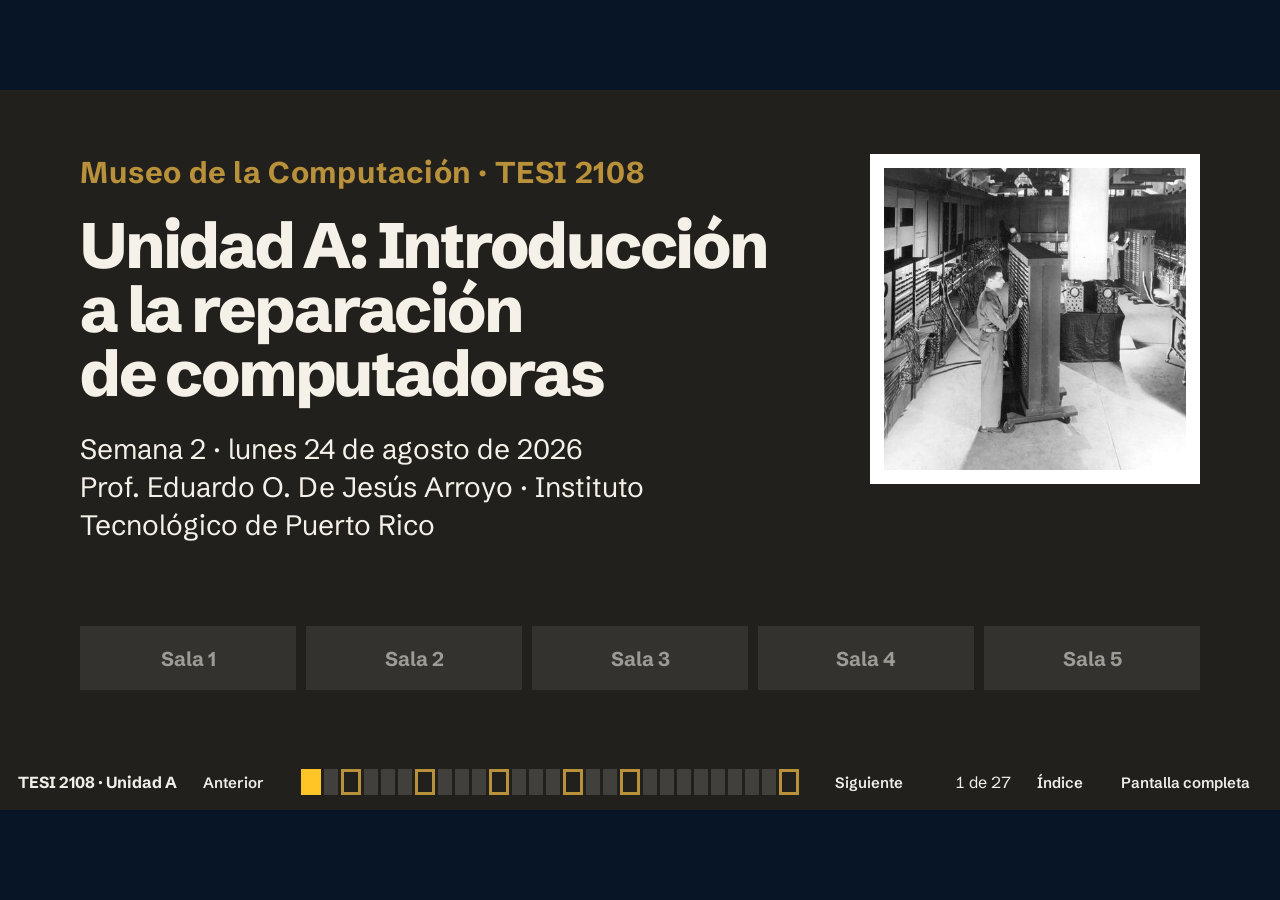
==== commit d3d645e3: "Unidad A: fotos de Wikimedia Commons guardadas en assets/img/A con autor y licencia Co-Authored-By: " ====
--- a/unidadA.html
+++ b/unidadA.html
@@ -131,7 +131,7 @@
 .tools .ficha{padding:14px 20px}.tools .ficha p{font-size:19px;margin-top:4px}
 .discrow{position:absolute;left:72px;right:72px;bottom:40px}
 .field-hi .q{font-size:60px;line-height:1.05;letter-spacing:-.03em;font-weight:800;max-width:1100px}
-.cred-list{columns:2;column-gap:40px;font-size:17px;line-height:1.45;margin-top:16px;padding-left:22px}
+.cred-list{columns:2;column-gap:40px;font-size:15px;line-height:1.45;margin-top:16px;padding-left:22px}
 .cred-list a{color:var(--ink)}
 </style>
 </head>
@@ -447,7 +447,7 @@
 
 <section class="slide" data-title="Créditos y referencias">
   <h2 class="mask"><span>Créditos de las fotos y referencias</span></h2>
-  <p class="small sub">Fotos de Wikimedia Commons. Cada enlace lleva a la página del archivo con su autor y licencia.</p>
+  <p class="small sub">Fotos de Wikimedia Commons, guardadas con la presentación. Cada enlace lleva a la página del archivo.</p>
   <ol class="cred-list" id="creds"></ol>
   <p class="small" style="margin-top:14px">Referencias: Meyers, M. (2025). <i>CompTIA A+ certification all-in-one exam guide</i> (11th ed.). McGraw-Hill · Docter, Q., &amp; Buhagiar, J. (2022). <i>CompTIA A+ complete study guide</i> (5th ed.). Sybex · Mueller, S. (2022). <i>Upgrading and repairing PCs</i> (22nd ed.). Que · Hennessy, J. L., &amp; Patterson, D. A. (2021). <i>Computer architecture</i> (6th ed.). Morgan Kaufmann · ITPR. (2026). Prontuario TESI 2108 (rev. mayo 2026).</p>
 </section>
@@ -468,7 +468,9 @@
 'use strict';
 var $=function(i){return document.getElementById(i)};
 var CM='https://commons.wikimedia.org/wiki/';
-function fp(name,w){return CM+'Special:FilePath/'+encodeURIComponent(name)+'?width='+(w||800)}
+var CRED={"IBM_PC_5150.jpg": {"f": "IBM_PC_5150", "a": "", "l": "CC BY-SA 3.0"}, "Replica-of-first-transistor.jpg": {"f": "Replica_of_first_transistor", "a": "Federal employee", "l": "Public domain"}, "Classic_shot_of_the_ENIAC.jpg": {"f": "Classic_shot_of_the_ENIAC", "a": "Unidentified U.S. Army photographer", "l": "Public domain"}, "Antistatic_wrist_strap.jpg": {"f": "Antistatic_wrist_strap", "a": "Kms", "l": "CC BY 3.0"}, "Hard_disk_platters_and_head.jpg": {"f": "Hard_disk_platters_and_head", "a": "Mfield, Matthew Field, http://www.photography.mattfield.com", "l": "CC BY-SA 3.0"}, "Digitalmultimeter.jpg": {"f": "Digitalmultimeter", "a": "Michael Häckel", "l": "Public domain"}, "Atx_computer_motherboard_with_cpu_and_fan.jpg": {"f": "Atx_computer_motherboard_with_cpu_and_fan", "a": "Leon Brooks", "l": "Public domain"}, "Intel_C4004.jpg": {"f": "Intel_C4004", "a": "Thomas Nguyen", "l": "CC BY-SA 4.0"}, "RAM_Module_(SDRAM-DDR4).jpg": {"f": "RAM_Module_SDRAM_DDR4", "a": "ElooKoN", "l": "CC BY-SA 4.0"}, "ATX_Computer_power_supply_unit.jpg": {"f": "ATX_Computer_power_supply_unit", "a": "Dmitry Makeev", "l": "CC BY-SA 4.0"}, "Intel_4004_Chip_Layout_(29983532570).jpg": {"f": "Intel_4004_Chip_Layout_29983532570", "a": "Wolfgang Stief from Tittmoning, Germany", "l": "CC0"}, "Samsung_980_PRO_PCIe_4.0_NVMe_SSD_1TB-top_PNr°0915.jpg": {"f": "Samsung_980_PRO_PCIe_4_0_NVMe_SSD_1TB_top_PNr_0915", "a": "D-Kuru", "l": "CC BY-SA 4.0"}, "Intel_CPU_Core_i7_12700K_Alder_Lake_top.jpg": {"f": "Intel_CPU_Core_i7_12700K_Alder_Lake_top", "a": "Eric Gaba (Sting - fr:Sting)", "l": "CC BY-SA 4.0"}};
+/* fotos guardadas en assets/img/A (copias de Wikimedia Commons); en la versión de un solo archivo vienen dentro de IMGDATA */
+function fp(name){var c=CRED[name];if(!c)return '';var p='assets/img/A/'+c.f+'.jpg';return (window.IMGDATA&&IMGDATA[p])||p}
 
 /* ---------- línea de tiempo (datos) ---------- */
 var TL=[
@@ -493,7 +495,7 @@
 
 /* créditos */
 var seen={},cl=$('creds');
-function cred(n,alt){if(!n||seen[n])return;seen[n]=1;var li=document.createElement('li');li.innerHTML='<a href="'+CM+'File:'+encodeURIComponent(n)+'" target="_blank" rel="noopener">'+alt+'</a>';cl.appendChild(li)}
+function cred(n,alt){if(!n||seen[n])return;seen[n]=1;var c=CRED[n]||{},li=document.createElement('li');li.innerHTML='<a href="'+CM+'File:'+encodeURIComponent(n)+'" target="_blank" rel="noopener">'+alt+'</a>'+(c.a?' · '+c.a:'')+(c.l?' · '+c.l:'');cl.appendChild(li)}
 [].forEach.call(document.querySelectorAll('img[data-cm]'),function(img){cred(img.getAttribute('data-cm'),img.alt)});
 TL.forEach(function(t){cred(t.cm,t.alt)});
 
@@ -508,7 +510,7 @@
   var t=TL[i];[].forEach.call(tl.children,function(b,j){b.setAttribute('aria-pressed',j===i)});
   $('tl-yr').textContent=t.y;$('tl-h').textContent=t.h;$('tl-p').textContent=t.p;
   $('tl-alt').textContent=t.alt;$('tl-img').alt=t.alt;photo($('tl-img'),t.cm,700);
-  $('tl-cap').textContent=t.cm?'Foto: Wikimedia Commons':'';
+  $('tl-cap').textContent=t.cm&&CRED[t.cm]?'Foto: '+(CRED[t.cm].a||'Wikimedia Commons')+' · '+CRED[t.cm].l:'';
 }
 tlShow(0);
 
